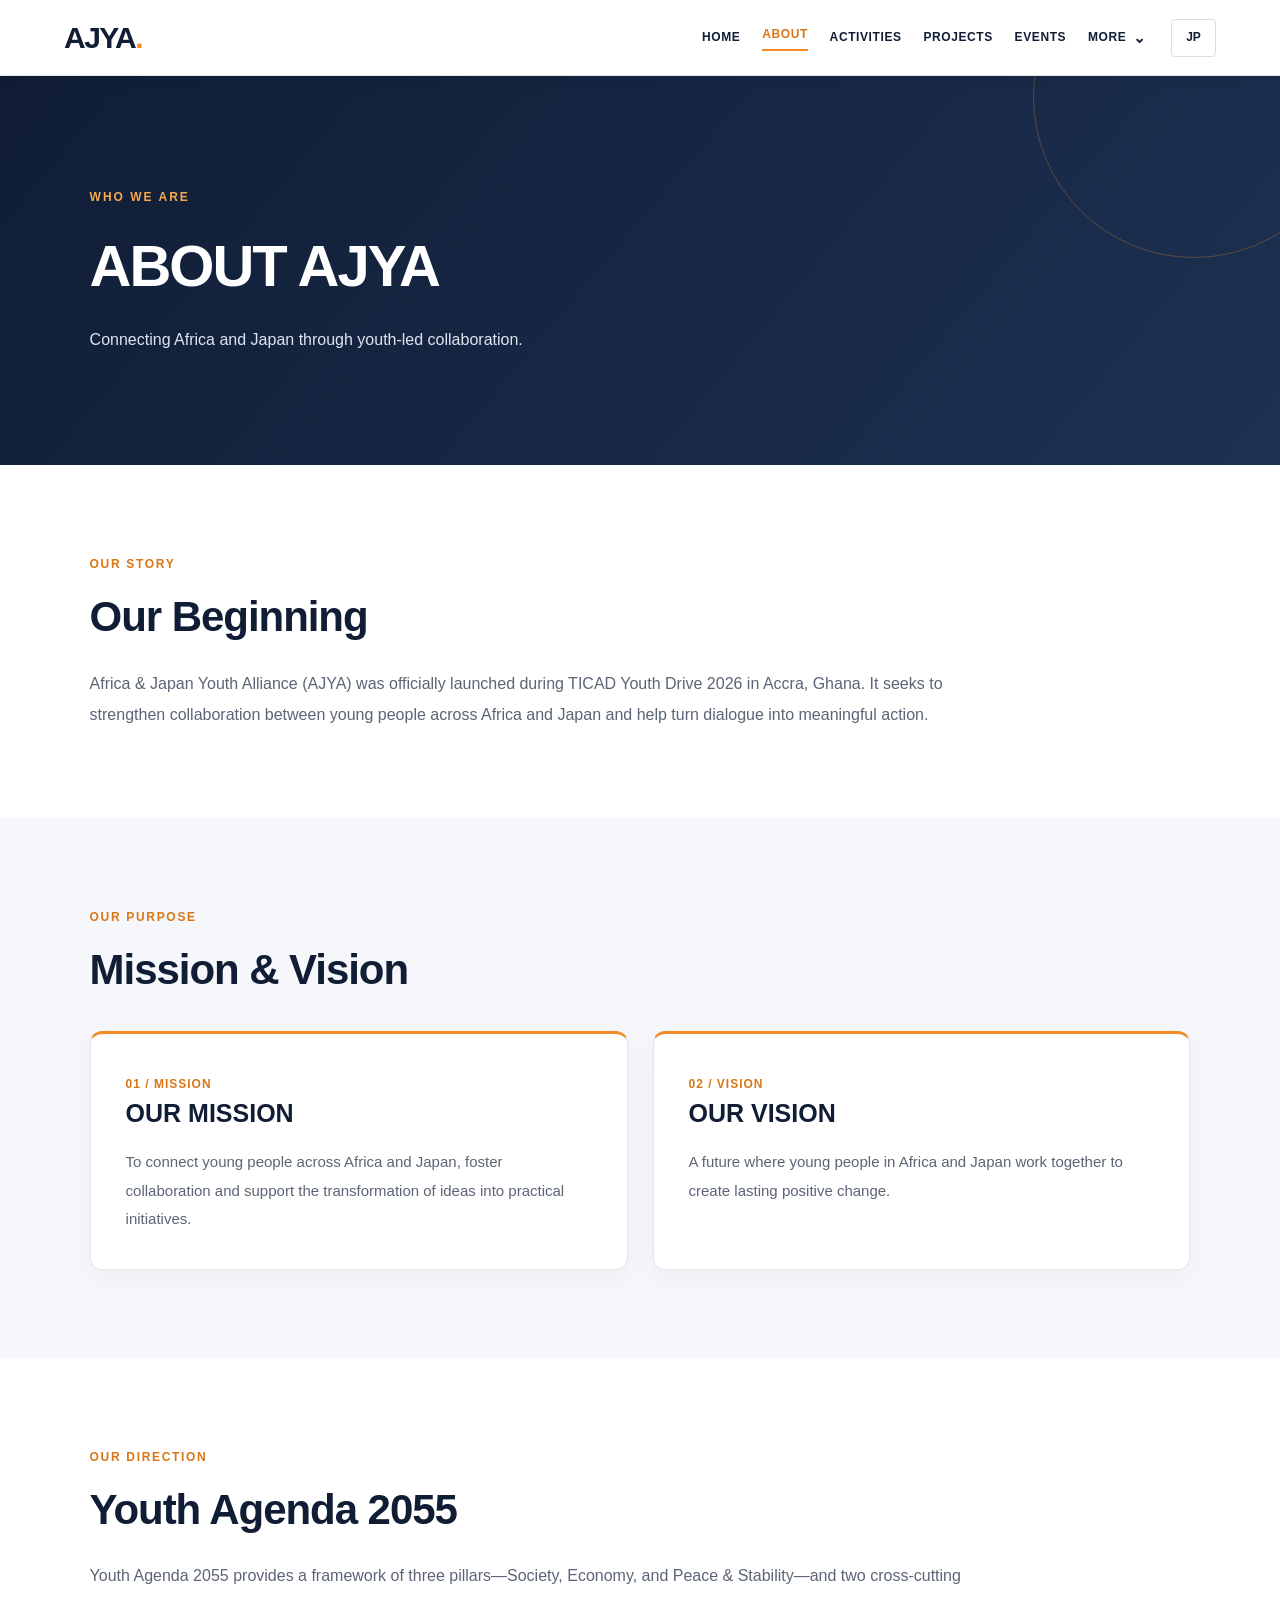
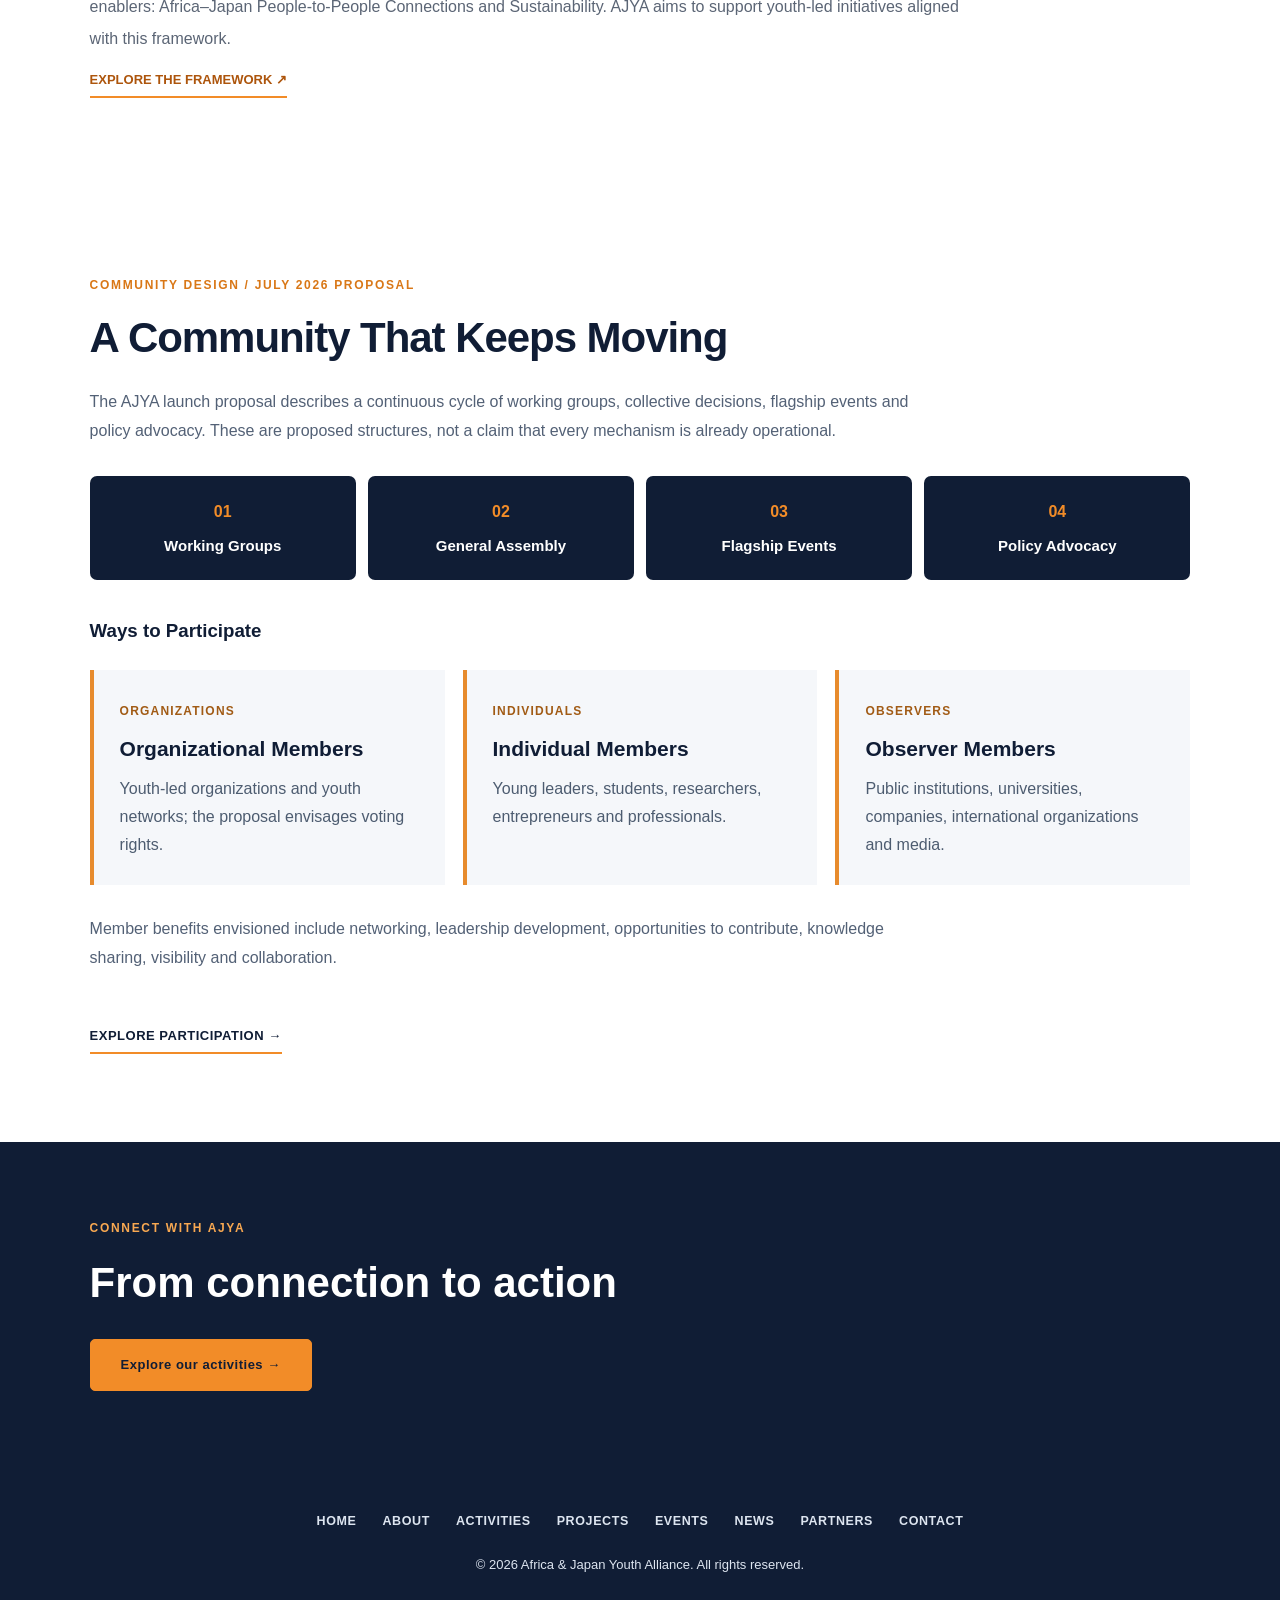
==== about.html @ 2c5195a8 "Add files via upload" ====
<!DOCTYPE html>

<html lang="en">
<head>
<meta charset="utf-8"/>
<meta content="width=device-width, initial-scale=1.0" name="viewport"/>
<meta content="Learn about the Africa &amp; Japan Youth Alliance (AJYA)." name="description"/>
<title>About Us | AJYA</title>
<link href="style.css" rel="stylesheet"/>
<script defer="" src="script.js"></script>
</head>
<body class="renewal-inner page-about">
<!-- HEADER -->
<header class="header">
<a class="logo" href="index.html#home">
      AJYA<span>.</span>
</a>
</header>
<main>
<!-- PAGE HERO -->
<section class="about-page-hero renewal-inner-hero">
<p class="subtitle">WHO WE ARE</p>
<h1>ABOUT AJYA</h1>
<p data-en="Connecting Africa and Japan through youth-led collaboration." data-ja="若者の協働を通じて、アフリカと日本をつなぐ。">
        Connecting Africa and Japan through
        youth-led collaboration.
      </p>
</section>
<!-- OUR STORY -->
<section class="section">
<p class="section-label">OUR STORY</p>
<h2 data-en="Our Beginning" data-ja="AJYAの始まり">
        Our Beginning
      </h2>
<p data-en="Africa &amp; Japan Youth Alliance (AJYA) was officially launched during TICAD Youth Drive 2026 in Accra, Ghana. It seeks to strengthen collaboration between young people across Africa and Japan and help turn dialogue into meaningful action." data-ja="日アフリカユース連合（AJYA）は、2026年にガーナ・アクラで開催されたTICAD Youth Drive 2026において正式に発足しました。アフリカと日本の若者の協働を強化し、対話を具体的な行動につなげることを目指しています。">
        Africa &amp; Japan Youth Alliance (AJYA) was
        officially launched during TICAD Youth Drive
        2026 in Accra, Ghana. It seeks to strengthen
        collaboration between young people across
        Africa and Japan and help turn dialogue
        into meaningful action.
      </p>
</section>
<!-- MISSION & VISION -->
<section class="section about-values">
<p class="section-label">OUR PURPOSE</p>
<h2 data-en="Mission &amp; Vision" data-ja="ミッションとビジョン">
        Mission &amp; Vision
      </h2>
<div class="about-values-grid">
<article class="about-value-card">
<span class="agenda-number">01 / MISSION</span>
<h3>OUR MISSION</h3>
<p data-en="To connect young people across Africa and Japan, foster collaboration and support the transformation of ideas into practical initiatives." data-ja="アフリカと日本の若者をつなぎ、協働を促進し、アイデアを具体的な取り組みに変えることを支援します。">
            To connect young people across Africa
            and Japan, foster collaboration and
            support the transformation of ideas
            into practical initiatives.
          </p>
</article>
<article class="about-value-card">
<span class="agenda-number">02 / VISION</span>
<h3>OUR VISION</h3>
<p data-en="A future where young people in Africa and Japan work together to create lasting positive change." data-ja="アフリカと日本の若者が協力し、長期的で前向きな変化を生み出す未来を目指します。">
            A future where young people in Africa
            and Japan work together to create
            lasting positive change.
          </p>
</article>
</div>
</section>
<!-- YOUTH AGENDA 2055 -->
<section class="section">
<p class="section-label">OUR DIRECTION</p>
<h2>Youth Agenda 2055</h2>
<p data-en="Youth Agenda 2055 provides a framework of three pillars—Society, Economy, and Peace &amp; Stability—and two cross-cutting enablers: Africa–Japan People-to-People Connections and Sustainability. AJYA aims to support youth-led initiatives aligned with this framework." data-ja="Youth Agenda 2055は、「社会」「経済」「平和と安定」の3つの柱と、「日本とアフリカ間の人と人とのつながり」「持続可能性」の2つの横断的な基盤で構成されています。AJYAは、この枠組みに沿った若者主体の取り組みを支えることを目指します。">
        Youth Agenda 2055 provides a framework
        of three pillars and two cross-cutting
        enablers. AJYA aims to support youth-led
        initiatives aligned with this framework.
      </p>
<a class="agenda-link" data-en="EXPLORE THE FRAMEWORK ↗" data-ja="5つの分野を見る ↗" href="index.html#youth-agenda-2055">
        EXPLORE THE FRAMEWORK ↗
      </a>
</section>
<section class="section aj-framework-section" id="community-model"><div class="renewal-shell"><p class="section-label" data-en="COMMUNITY DESIGN / JULY 2026 PROPOSAL" data-ja="コミュニティ構想 / 2026年7月資料">COMMUNITY DESIGN / JULY 2026 PROPOSAL</p><h2 data-en="A Community That Keeps Moving" data-ja="つながり続け、行動し続けるコミュニティ">A Community That Keeps Moving</h2><p class="aj-framework-lead" data-en="The AJYA launch proposal describes a continuous cycle of working groups, collective decisions, flagship events and policy advocacy. These are proposed structures, not a claim that every mechanism is already operational." data-ja="AJYAの設立構想では、ワーキンググループ、意思決定、主要イベント、政策提言を循環させる仕組みを示しています。すべてが運用開始済みという意味ではありません。">The AJYA launch proposal describes a continuous cycle of working groups, collective decisions, flagship events and policy advocacy.</p><div class="aj-cycle"><div>01<strong data-en="Working Groups" data-ja="ワーキンググループ">Working Groups</strong></div><div>02<strong data-en="General Assembly" data-ja="総会・意思決定">General Assembly</strong></div><div>03<strong data-en="Flagship Events" data-ja="主要イベント">Flagship Events</strong></div><div>04<strong data-en="Policy Advocacy" data-ja="政策提言">Policy Advocacy</strong></div></div><h3 data-en="Ways to Participate" data-ja="参加の形">Ways to Participate</h3><div class="aj-framework-grid"><article><span>ORGANIZATIONS</span><h3 data-en="Organizational Members" data-ja="団体メンバー">Organizational Members</h3><p data-en="Youth-led organizations and youth networks; the proposal envisages voting rights." data-ja="若者主体の団体やネットワーク。構想では議決権を持つ区分です。">Youth-led organizations and youth networks; the proposal envisages voting rights.</p></article><article><span>INDIVIDUALS</span><h3 data-en="Individual Members" data-ja="個人メンバー">Individual Members</h3><p data-en="Young leaders, students, researchers, entrepreneurs and professionals." data-ja="若手リーダー、学生、研究者、起業家、専門職など。">Young leaders, students, researchers, entrepreneurs and professionals.</p></article><article><span>OBSERVERS</span><h3 data-en="Observer Members" data-ja="オブザーバー">Observer Members</h3><p data-en="Public institutions, universities, companies, international organizations and media." data-ja="公的機関、大学、企業、国際機関、メディアなど。">Public institutions, universities, companies, international organizations and media.</p></article></div><p class="aj-framework-lead" data-en="Member benefits envisioned include networking, leadership development, opportunities to contribute, knowledge sharing, visibility and collaboration." data-ja="想定する参加メリットは、ネットワーク形成、リーダーシップ育成、社会への貢献、知識共有、活動発信、協働機会です。">Member benefits envisioned include networking, leadership development, opportunities to contribute, knowledge sharing, visibility and collaboration.</p><a class="renewal-text-link" data-en="EXPLORE PARTICIPATION →" data-ja="参加について問い合わせる →" href="contact.html">EXPLORE PARTICIPATION →</a></div></section><section class="renewal-inner-cta"><div class="renewal-shell"><p class="section-label">CONNECT WITH AJYA</p><h2 data-en="From connection to action" data-ja="つながりを、次の行動へ">From connection to action</h2><a class="btn" data-en="Explore our activities →" data-ja="活動を見る →" href="activities.html">Explore our activities →</a></div></section></main>
<footer>
<p>
      © 2026 Africa &amp; Japan Youth Alliance.
      All rights reserved.
    </p>
</footer>
</body>
</html>
---- style.css ----
/* ==========================================
   AJYA OFFICIAL WEBSITE
   COMPLETE STYLESHEET
   STEP 17
========================================== */

/* ==========================================
   1. DESIGN VARIABLES
========================================== */

:root {
  --navy: #101D35;
  --navy-light: #1D3152;
  --orange: #F28C28;
  --orange-dark: #D97716;
  --white: #FFFFFF;
  --background: #F5F7FA;
  --border: #E1E6ED;
  --text: #101D35;
  --muted: #5B6575;
  --shadow: 0 10px 25px rgba(16, 29, 53, 0.08);
}

/* ==========================================
   2. RESET & GLOBAL
========================================== */

* {
  margin: 0;
  padding: 0;
  box-sizing: border-box;
}

html {
  scroll-behavior: smooth;
  scroll-padding-top: 90px;
}

body {
  font-family:
    Arial,
    "Noto Sans JP",
    "Hiragino Kaku Gothic ProN",
    "Yu Gothic",
    sans-serif;
  color: var(--text);
  background: var(--white);
  line-height: 1.7;
  overflow-x: hidden;
}

img {
  display: block;
  max-width: 100%;
  height: auto;
}

a {
  color: inherit;
  text-decoration: none;
}

button {
  font: inherit;
}

button,
a,
summary {
  -webkit-tap-highlight-color: transparent;
}

button:focus-visible,
a:focus-visible,
summary:focus-visible {
  outline: 3px solid var(--orange);
  outline-offset: 4px;
}

h1,
h2,
h3,
h4 {
  line-height: 1.35;
  font-weight: 700;
}

p {
  line-height: 1.9;
}

[hidden] {
  display: none !important;
}

/* ==========================================
   3. HEADER - COMMON
========================================== */

.header,
.header.ajya-header {
  position: relative;
  z-index: 1000;
  display: flex;
  align-items: center;
  justify-content: space-between;
  gap: 24px;
  min-height: 76px;
  padding: 16px 5%;
  background: var(--white);
  color: var(--navy);
  border-bottom: 1px solid var(--border);
}

.logo {
  display: inline-block;
  flex-shrink: 0;
  color: var(--navy);
  font-size: 30px;
  font-weight: 900;
  letter-spacing: -1.5px;
  line-height: 1;
}

.logo span {
  color: var(--orange);
}

/* Desktop navigation */

.ajya-desktop-nav {
  display: flex;
  align-items: center;
  justify-content: center;
  gap: clamp(12px, 1.7vw, 28px);
  margin-left: auto;
}

.ajya-desktop-nav > a,
.ajya-more > summary {
  color: var(--navy);
  font-size: 12px;
  font-weight: 700;
  letter-spacing: 0.6px;
  white-space: nowrap;
  cursor: pointer;
  transition: color 0.2s ease;
}

.ajya-desktop-nav > a:hover,
.ajya-more > summary:hover {
  color: var(--orange-dark);
}

.ajya-desktop-nav > a[aria-current="page"] {
  color: var(--orange-dark);
  border-bottom: 2px solid var(--orange);
  padding-bottom: 5px;
}

/* Header controls */

.ajya-header-controls {
  display: flex;
  align-items: center;
  gap: 12px;
  flex-shrink: 0;
}

.ajya-header .ajya-language-btn {
  display: inline-flex;
  align-items: center;
  justify-content: center;
  min-width: 45px;
  min-height: 38px;
  padding: 6px 10px;
  border: 1px solid #D8DEE7;
  border-radius: 4px;
  background: var(--white);
  color: var(--navy);
  font-size: 12px;
  font-weight: 700;
  cursor: pointer;
}

.ajya-language-btn:hover {
  border-color: var(--orange);
}

/* ==========================================
   4. MORE DROPDOWN
========================================== */

.ajya-more {
  position: relative;
}

.ajya-more > summary {
  display: flex;
  align-items: center;
  gap: 7px;
  list-style: none;
}

.ajya-more > summary::-webkit-details-marker {
  display: none;
}

.ajya-more > summary::after {
  content: "⌄";
  font-size: 15px;
  line-height: 1;
}

.ajya-more[open] > summary,
.ajya-more-active > summary {
  color: var(--orange-dark);
}

.ajya-more-links {
  position: absolute;
  top: calc(100% + 20px);
  right: 0;
  width: 190px;
  padding: 8px;
  background: var(--white);
  border: 1px solid var(--border);
  box-shadow: 0 12px 28px rgba(16, 29, 53, 0.12);
  z-index: 1100;
}

.ajya-more-links a {
  display: block;
  padding: 12px;
  color: var(--navy);
  font-size: 13px;
  font-weight: 600;
}

.ajya-more-links a:hover,
.ajya-more-links a[aria-current="page"] {
  background: #FFF1E3;
  color: #B85F0B;
}

/* ==========================================
   5. MOBILE NAVIGATION
========================================== */

.ajya-header .ajya-menu-btn {
  display: none;
  align-items: center;
  justify-content: center;
  width: 42px;
  height: 42px;
  padding: 0;
  background: transparent;
  border: 1px solid #D8DEE7;
  border-radius: 4px;
  color: var(--navy);
  font-size: 23px;
  cursor: pointer;
}

.ajya-mobile-nav {
  display: none;
}

.ajya-mobile-nav[hidden] {
  display: none !important;
}

/* ==========================================
   6. HOME HERO
========================================== */

.hero {
  position: relative;
  display: flex;
  align-items: center;
  justify-content: center;
  min-height: 620px;
  padding: 110px 8%;
  color: var(--white);
  text-align: center;
  background:
    linear-gradient(
      rgba(16, 29, 53, 0.62),
      rgba(16, 29, 53, 0.72)
    ),
    url("hero.jpg") center / cover no-repeat;
}

.hero-content {
  position: relative;
  z-index: 1;
  max-width: 900px;
  margin: 0 auto;
}

.hero h1,
.hero-title {
  color: var(--white);
  font-size: clamp(38px, 5.5vw, 72px);
  line-height: 1.2;
  letter-spacing: -1px;
  margin-bottom: 25px;
}

.hero p {
  max-width: 720px;
  margin: 0 auto 32px;
  color: #E8EDF5;
  font-size: clamp(15px, 1.7vw, 19px);
}

/* ==========================================
   7. BUTTONS & LINKS
========================================== */

.btn {
  display: inline-block;
  padding: 14px 30px;
  background: var(--orange);
  color: var(--navy);
  border: 1px solid var(--orange);
  font-size: 13px;
  font-weight: 700;
  letter-spacing: 0.5px;
  text-align: center;
  transition:
    background 0.2s ease,
    transform 0.2s ease;
}

.btn:hover {
  background: #FFA94D;
  transform: translateY(-2px);
}

.btn-outline {
  display: inline-block;
  padding: 13px 28px;
  background: transparent;
  color: var(--navy);
  border: 1px solid var(--navy);
  font-size: 13px;
  font-weight: 700;
}

.btn-outline:hover {
  background: var(--navy);
  color: var(--white);
}

.agenda-link,
.news-readmore {
  display: inline-block;
  width: fit-content;
  margin-top: 15px;
  padding-bottom: 5px;
  border-bottom: 2px solid var(--orange);
  color: var(--navy);
  font-size: 13px;
  font-weight: 700;
  transition: color 0.2s ease;
}

.agenda-link:hover,
.news-readmore:hover {
  color: var(--orange-dark);
}

/* ==========================================
   8. COMMON SECTIONS
========================================== */

.section {
  padding: 90px 8%;
}

.section:nth-of-type(even) {
  /* Section backgrounds are controlled
     individually by page classes. */
}

.section-heading {
  max-width: 850px;
  margin-bottom: 35px;
}

.section-label {
  margin-bottom: 15px;
  color: var(--orange-dark);
  font-size: 12px;
  font-weight: 700;
  letter-spacing: 2px;
  text-transform: uppercase;
}

.section h2 {
  margin-bottom: 24px;
  color: var(--navy);
  font-size: clamp(28px, 3.5vw, 42px);
  line-height: 1.25;
}

.section > p:not(.section-label),
.section-heading > p:not(.section-label) {
  max-width: 900px;
  color: var(--muted);
  font-size: 16px;
  line-height: 1.95;
}

.section h3 {
  color: var(--navy);
}

.agenda-number {
  display: inline-block;
  color: var(--orange-dark);
  font-size: 12px;
  font-weight: 700;
  letter-spacing: 1px;
}

/* ==========================================
   9. YOUTH AGENDA 2055
========================================== */

.agenda-grid {
  display: grid;
  grid-template-columns: repeat(3, minmax(0, 1fr));
  gap: 22px;
  margin-top: 35px;
}

.agenda-card {
  min-width: 0;
  padding: 30px;
  background: var(--white);
  border: 1px solid var(--border);
  transition: transform 0.25s ease;
}

.agenda-card:hover {
  transform: translateY(-4px);
}

.agenda-card h3 {
  margin: 16px 0;
  font-size: 22px;
}

.agenda-card p {
  color: var(--muted);
  font-size: 15px;
  line-height: 1.85;
}

.agenda-card.enabler {
  border-top: 3px solid var(--orange);
}

.agenda-enablers {
  display: grid;
  grid-template-columns: repeat(2, minmax(0, 1fr));
  gap: 22px;
  margin-top: 22px;
}

.agenda-enablers .agenda-card {
  background: #FFF9F2;
}

/* Legacy pillar styles */

.pillar-container {
  display: grid;
  grid-template-columns: repeat(3, minmax(0, 1fr));
  gap: 22px;
  margin-top: 35px;
}

.pillar {
  padding: 30px;
  background: var(--background);
  border-top: 3px solid var(--orange);
}

/* ==========================================
   10. FEATURED PROJECT - HOME
========================================== */

.featured-project {
  display: grid;
  grid-template-columns: repeat(2, minmax(0, 1fr));
  align-items: center;
  gap: 45px;
  margin-top: 35px;
}

.featured-project-image {
  width: 100%;
  min-height: 340px;
  background:
    url("youth-drive.jpg") center / cover no-repeat;
}

.featured-project img,
.project-image {
  width: 100%;
  height: 340px;
  object-fit: cover;
}

.featured-project-content h3 {
  margin-bottom: 20px;
  font-size: 30px;
}

.featured-project-content p {
  margin-bottom: 22px;
  color: var(--muted);
  font-size: 15px;
  line-height: 1.9;
}

.project-button {
  display: inline-block;
  padding: 13px 25px;
  background: var(--orange);
  color: var(--navy);
  font-size: 13px;
  font-weight: 700;
}

.project-button:hover {
  background: #FFA94D;
}

/* ==========================================
   11. HOME EVENT CARDS
========================================== */

.events-grid {
  display: grid;
  grid-template-columns: repeat(2, minmax(0, 1fr));
  gap: 25px;
  margin-top: 35px;
}

.event-card {
  display: flex;
  flex-direction: column;
  align-items: flex-start;
  min-width: 0;
  padding: 30px;
  background: var(--white);
  border: 1px solid var(--border);
}

.event-card h3 {
  margin: 12px 0 18px;
  font-size: 23px;
}

.event-card p {
  margin-bottom: 20px;
  color: var(--muted);
  font-size: 15px;
  line-height: 1.85;
}

.report-button {
  display: inline-block;
  padding: 11px 20px;
  margin: 6px 8px 6px 0;
  background: var(--navy);
  color: var(--white);
  font-size: 12px;
  font-weight: 700;
  transition: background 0.2s ease;
}

.report-button:hover {
  background: var(--navy-light);
}

/* ==========================================
   12. ABOUT PAGE
========================================== */

.about-page-hero {
  padding: 95px 8%;
  background: var(--navy);
  color: var(--white);
  text-align: center;
}

.about-page-hero .subtitle {
  margin-bottom: 18px;
  color: var(--orange);
  font-size: 12px;
  font-weight: 700;
  letter-spacing: 2px;
}

.about-page-hero h1 {
  margin-bottom: 20px;
  color: var(--white);
  font-size: clamp(34px, 5vw, 58px);
  letter-spacing: -0.5px;
}

.about-page-hero > p:not(.subtitle) {
  max-width: 780px;
  margin: 0 auto;
  color: #DDE5F0;
  font-size: 16px;
  line-height: 1.9;
}

.about-values {
  background: var(--background);
}

.about-values-grid {
  display: grid;
  grid-template-columns: repeat(2, minmax(0, 1fr));
  gap: 25px;
  margin-top: 35px;
}

.about-value-card {
  padding: 35px;
  background: var(--white);
  border: 1px solid var(--border);
  border-top: 3px solid var(--orange);
}

.about-value-card h3 {
  margin-bottom: 18px;
  font-size: 25px;
}

.about-value-card p {
  color: var(--muted);
  font-size: 15px;
  line-height: 1.9;
}

/* ==========================================
   13. ACTIVITIES PAGE
========================================== */

.activities-section {
  background: var(--background);
}

.activity-grid {
  display: grid;
  grid-template-columns: repeat(3, minmax(0, 1fr));
  gap: 22px;
  margin-top: 35px;
}

.activity-card {
  min-width: 0;
  padding: 30px;
  background: var(--white);
  border: 1px solid var(--border);
}

.activity-card h3 {
  margin: 18px 0;
  font-size: 23px;
}

.activity-card p {
  color: var(--muted);
  font-size: 15px;
  line-height: 1.9;
}

/* ==========================================
   14. PROJECTS PAGE
========================================== */

.projects-process-section {
  background: var(--background);
}

.project-steps {
  display: grid;
  grid-template-columns: repeat(3, minmax(0, 1fr));
  gap: 22px;
  margin-top: 35px;
}

.project-step {
  min-width: 0;
  padding: 32px;
  background: var(--white);
  border: 1px solid var(--border);
  transition: transform 0.25s ease;
}

.project-step:hover {
  transform: translateY(-4px);
}

.project-step h3 {
  margin: 20px 0;
  font-size: 23px;
}

.project-step p {
  color: var(--muted);
  font-size: 15px;
  line-height: 1.9;
}

.project-placeholder {
  margin-top: 35px;
  padding: 65px 30px;
  background: var(--background);
  border: 1px dashed #BAC5D2;
  text-align: center;
}

.project-placeholder-icon {
  display: inline-flex;
  align-items: center;
  justify-content: center;
  width: 60px;
  height: 60px;
  margin-bottom: 25px;
  border-radius: 50%;
  background: var(--navy);
  color: var(--orange);
  font-size: 36px;
}

.project-placeholder h3 {
  margin-bottom: 15px;
  font-size: 26px;
}

.project-placeholder p {
  max-width: 600px;
  margin: 0 auto;
  color: var(--muted);
  font-size: 15px;
  line-height: 1.9;
}

/* ==========================================
   15. EVENTS PAGE
========================================== */

.events-page-section {
  background: var(--background);
}

.events-page-grid {
  display: grid;
  grid-template-columns: repeat(2, minmax(0, 1fr));
  gap: 25px;
  margin-top: 35px;
}

.events-page-card {
  display: flex;
  flex-direction: column;
  align-items: flex-start;
  min-width: 0;
  padding: 35px;
  background: var(--white);
  border: 1px solid var(--border);
}

.events-page-card h3 {
  margin: 15px 0;
  font-size: 26px;
  line-height: 1.4;
}

.events-page-card > p {
  margin-bottom: 20px;
  color: var(--muted);
  font-size: 15px;
  line-height: 1.9;
}

.event-highlights {
  width: 100%;
  padding: 22px;
  margin: 12px 0 28px;
  background: var(--background);
  border-left: 3px solid var(--orange);
}

.event-highlights h4 {
  margin-bottom: 10px;
  font-size: 15px;
}

.event-highlights p {
  font-size: 14px;
  line-height: 1.8;
}

.event-actions {
  display: flex;
  flex-wrap: wrap;
  gap: 12px;
  margin-top: auto;
}

/* ==========================================
   16. NEWS PAGE
========================================== */

.news-section {
  background: var(--background);
}

.news-grid {
  display: grid;
  grid-template-columns: repeat(2, minmax(0, 1fr));
  gap: 24px;
  margin-top: 35px;
}

.news-card {
  display: flex;
  flex-direction: column;
  align-items: flex-start;
  min-width: 0;
  padding: 35px;
  background: var(--white);
  border: 1px solid var(--border);
  transition:
    transform 0.25s ease,
    box-shadow 0.25s ease;
}

.news-card:hover {
  transform: translateY(-4px);
  box-shadow: var(--shadow);
}

.news-meta {
  display: flex;
  flex-wrap: wrap;
  align-items: center;
  gap: 12px;
  margin-bottom: 20px;
}

.news-date {
  color: var(--muted);
  font-size: 12px;
  font-weight: 700;
  letter-spacing: 0.5px;
}

.news-category {
  padding: 5px 10px;
  background: #FFF1E3;
  color: #B85F0B;
  font-size: 11px;
  font-weight: 700;
  letter-spacing: 0.5px;
}

.news-card h3 {
  margin-bottom: 18px;
  font-size: 23px;
  line-height: 1.45;
}

.news-card p {
  margin-bottom: 25px;
  color: var(--muted);
  font-size: 15px;
  line-height: 1.9;
}

.news-card .news-readmore {
  margin-top: auto;
}

/* ==========================================
   17. PARTNERS PAGE
========================================== */

.partners-directory,
.partners-contact-section {
  background: var(--background);
}

.partners-placeholder {
  margin-top: 35px;
  padding: 60px 30px;
  background: var(--white);
  border: 1px dashed #BAC5D2;
  text-align: center;
}

.partners-placeholder-symbol {
  display: flex;
  align-items: center;
  justify-content: center;
  width: 60px;
  height: 60px;
  margin: 0 auto 22px;
  border-radius: 50%;
  background: var(--navy);
  color: var(--orange);
  font-size: 36px;
}

.partners-placeholder h3 {
  margin-bottom: 15px;
  font-size: 24px;
}

.partners-placeholder p {
  max-width: 600px;
  margin: 0 auto;
  color: var(--muted);
  font-size: 15px;
  line-height: 1.9;
}

.partner-types-grid {
  display: grid;
  grid-template-columns: repeat(3, minmax(0, 1fr));
  gap: 22px;
  margin-top: 35px;
}

.partner-type-card {
  min-width: 0;
  padding: 30px;
  background: var(--white);
  border: 1px solid var(--border);
}

.partner-type-card h3 {
  margin: 18px 0;
  font-size: 21px;
  line-height: 1.4;
}

.partner-type-card p {
  color: var(--muted);
  font-size: 15px;
  line-height: 1.9;
}

/* ==========================================
   18. CONTACT PAGE
========================================== */

.contact-categories-section {
  background: var(--background);
}

.contact-category-grid {
  display: grid;
  grid-template-columns: repeat(3, minmax(0, 1fr));
  gap: 22px;
  margin-top: 35px;
}

.contact-category-card {
  min-width: 0;
  padding: 30px;
  background: var(--white);
  border: 1px solid var(--border);
}

.contact-category-card h3 {
  margin: 18px 0;
  font-size: 21px;
  line-height: 1.4;
}

.contact-category-card p {
  color: var(--muted);
  font-size: 15px;
  line-height: 1.9;
}

.contact-information-box {
  margin-top: 30px;
  padding: 40px;
  background: var(--background);
  border-left: 4px solid var(--orange);
}

.contact-information-box h3 {
  margin-bottom: 15px;
  font-size: 22px;
}

.contact-information-box p {
  color: var(--muted);
  font-size: 15px;
  line-height: 1.9;
}

.contact-related-links {
  display: flex;
  flex-wrap: wrap;
  gap: 25px;
  margin-top: 25px;
}

/* ==========================================
   19. FOOTER
========================================== */

footer,
.footer {
  padding: 35px 8%;
  background: var(--navy);
  color: #DDE5F0;
  text-align: center;
}

footer p,
.footer p {
  font-size: 13px;
  line-height: 1.8;
}

/* ==========================================
   20. TABLET
========================================== */

@media (max-width: 1100px) {

  .ajya-desktop-nav {
    display: none;
  }

  .ajya-header .ajya-menu-btn {
    display: inline-flex;
  }

  .ajya-mobile-nav:not([hidden]) {
    position: absolute;
    top: 100%;
    left: 0;
    right: 0;
    z-index: 1200;
    display: flex;
    flex-direction: column;
    max-height: calc(100vh - 75px);
    overflow-y: auto;
    padding: 15px 5% 25px;
    background: var(--white);
    border-top: 1px solid var(--border);
    box-shadow: 0 12px 24px rgba(16, 29, 53, 0.1);
  }

  .ajya-mobile-nav a {
    display: block;
    padding: 14px 5px;
    color: var(--navy);
    border-bottom: 1px solid var(--border);
    font-size: 14px;
    font-weight: 700;
  }

  .ajya-mobile-nav a:hover,
  .ajya-mobile-nav a[aria-current="page"] {
    color: var(--orange-dark);
  }

  .agenda-grid,
  .activity-grid,
  .project-steps,
  .partner-types-grid,
  .contact-category-grid {
    grid-template-columns: repeat(2, minmax(0, 1fr));
  }

  .featured-project {
    gap: 30px;
  }

}

/* ==========================================
   21. MOBILE
========================================== */

@media (max-width: 768px) {

  html {
    scroll-padding-top: 75px;
  }

  .header,
  .header.ajya-header {
    min-height: 70px;
    padding: 14px 5%;
  }

  .logo {
    font-size: 27px;
  }

  .hero {
    min-height: 500px;
    padding: 85px 6%;
  }

  .hero h1,
  .hero-title {
    font-size: clamp(34px, 8vw, 48px);
  }

  .hero p {
    font-size: 15px;
  }

  .section {
    padding: 65px 6%;
  }

  .section h2 {
    font-size: 30px;
  }

  .about-page-hero {
    padding: 75px 6%;
  }

  .about-page-hero h1 {
    font-size: 36px;
  }

  .about-page-hero > p:not(.subtitle) {
    font-size: 15px;
  }

  .agenda-grid,
  .agenda-enablers,
  .pillar-container,
  .featured-project,
  .events-grid,
  .about-values-grid,
  .activity-grid,
  .project-steps,
  .events-page-grid,
  .news-grid,
  .partner-types-grid,
  .contact-category-grid {
    grid-template-columns: 1fr;
  }

  .agenda-card,
  .event-card,
  .about-value-card,
  .activity-card,
  .project-step,
  .events-page-card,
  .news-card,
  .partner-type-card,
  .contact-category-card {
    padding: 25px;
  }

  .featured-project-image {
    min-height: 260px;
  }

  .featured-project img,
  .project-image {
    height: 260px;
  }

  .featured-project-content h3 {
    font-size: 25px;
  }

  .events-page-card h3 {
    font-size: 23px;
  }

  .event-actions {
    flex-direction: column;
    align-items: flex-start;
  }

  .project-placeholder,
  .partners-placeholder {
    padding: 45px 20px;
  }

  .project-placeholder h3,
  .partners-placeholder h3 {
    font-size: 22px;
  }

  .contact-information-box {
    padding: 28px 22px;
  }

  .contact-related-links {
    flex-direction: column;
    align-items: flex-start;
    gap: 15px;
  }

  footer,
  .footer {
    padding: 30px 6%;
  }

}

/* ==========================================
   22. SMALL MOBILE
========================================== */

@media (max-width: 400px) {

  .hero h1,
  .hero-title {
    font-size: 32px;
  }

  .section h2 {
    font-size: 27px;
  }

  .about-page-hero h1 {
    font-size: 32px;
  }

  .ajya-header-controls {
    gap: 8px;
  }

  .ajya-header .ajya-language-btn {
    min-width: 40px;
  }

}

/* ==========================================
   23. REDUCED MOTION
========================================== */

@media (prefers-reduced-motion: reduce) {

  html {
    scroll-behavior: auto;
  }

  *,
  *::before,
  *::after {
    transition-duration: 0.01ms !important;
    animation-duration: 0.01ms !important;
  }

}

/* ==========================================
   END OF STYLESHEET
========================================== */

/* ==========================================
   RENEWAL HOME - SCOPED TO HOME ONLY
   Existing inner pages retain their styles.
========================================== */
.home-renewal .section{padding:90px 7%}.home-renewal .renewal-shell{max-width:1200px;margin:0 auto}.home-renewal .renewal-hero{min-height:670px;text-align:left;justify-content:flex-start;padding:110px 7%;background:linear-gradient(90deg,rgba(16,29,53,.92),rgba(16,29,53,.55)),url("hero.jpg") center/cover no-repeat}.home-renewal .renewal-hero .hero-content{margin:0;max-width:760px}.renewal-eyebrow,.renewal-kicker{font-size:12px!important;font-weight:800;letter-spacing:2px;color:#F7AD62!important}.home-renewal .renewal-hero h1{font-size:clamp(42px,6vw,78px);margin:16px 0 24px}.home-renewal .renewal-hero p{margin-left:0}.renewal-actions{display:flex;gap:14px;flex-wrap:wrap}.renewal-outline{display:inline-flex;align-items:center;padding:13px 27px;border:1px solid #fff;color:#fff;font-weight:700;font-size:13px}.renewal-tagline{margin-top:42px!important;font-size:13px!important;letter-spacing:.5px}.renewal-split{display:grid;grid-template-columns:1fr 1fr;gap:65px;align-items:start}.home-renewal .section h2{font-size:clamp(32px,4vw,52px);line-height:1.2}.renewal-text-link{display:inline-block;margin-top:22px;font-size:13px;font-weight:800;letter-spacing:.5px;border-bottom:2px solid var(--orange);padding-bottom:5px}.renewal-three{display:grid;grid-template-columns:repeat(3,1fr);gap:20px;margin-top:55px!important}.renewal-value{padding:30px;background:#F5F7FA;border-top:3px solid var(--orange)}.renewal-value span{color:#B65F12;font-size:12px;font-weight:800}.renewal-value h3{font-size:24px;margin:12px 0}.renewal-value p,.renewal-feature p,.renewal-project-panel p,.renewal-report p{color:var(--muted);font-size:15px}.home-renewal .renewal-feature{background:#F5F7FA}.renewal-feature-grid{display:grid;grid-template-columns:1.15fr 1fr;gap:55px;align-items:center;margin-top:34px}.renewal-feature-grid img{width:100%;height:390px;object-fit:cover}.renewal-feature-grid h3{font-size:30px;margin:16px 0}.renewal-section-head{display:flex;justify-content:space-between;gap:20px;align-items:end}.renewal-project-panel{margin-top:30px;background:#101D35;color:white;padding:48px;display:grid;grid-template-columns:1fr 1.4fr;gap:35px;align-items:center}.renewal-project-mark{font-size:clamp(55px,8vw,110px);font-weight:900;letter-spacing:-5px}.renewal-project-mark span{color:#F28C28}.renewal-project-panel h3{font-size:29px;color:white;margin:14px 0}.renewal-project-panel p{color:#DFE6F0}.home-renewal .renewal-updates{background:#F5F7FA}.renewal-report-grid{display:grid;grid-template-columns:1fr 1fr;gap:22px;margin:28px 0}.renewal-report{background:white;padding:32px;border:1px solid #E1E6ED}.renewal-report span{font-size:12px;color:#B65F12;font-weight:800}.renewal-report h3{font-size:23px;margin:12px 0}.renewal-report-links{display:flex;flex-wrap:wrap;gap:12px;margin-top:20px}.renewal-report-links a{font-size:12px;font-weight:800;border-bottom:2px solid var(--orange);padding-bottom:4px}.home-renewal .renewal-join{background:#101D35;text-align:center;color:white}.renewal-join .section-label{color:#F7AD62}.home-renewal .renewal-join h2{color:white}.renewal-join p:not(.section-label){max-width:700px;margin:0 auto 28px;color:#DFE6F0}.home-renewal .renewal-join .btn{margin-top:8px}@media(max-width:768px){.home-renewal .section{padding:65px 6%}.home-renewal .renewal-hero{min-height:580px;padding:90px 6%}.renewal-split,.renewal-three,.renewal-feature-grid,.renewal-project-panel,.renewal-report-grid{grid-template-columns:1fr}.renewal-split,.renewal-feature-grid{gap:22px}.renewal-three{margin-top:32px!important}.renewal-feature-grid img{height:260px}.renewal-project-panel{padding:28px}.renewal-section-head{display:block}.renewal-report{padding:25px}}

/* =====================================
   RENEWAL: ALL INNER PAGES
   Shared with the redesigned homepage
===================================== */
.renewal-inner .renewal-inner-hero {text-align:left;padding:110px max(7%,calc((100vw - 1200px)/2));background:linear-gradient(130deg,#101D35 0%,#1D3152 100%);position:relative;overflow:hidden}
.renewal-inner .renewal-inner-hero:after {content:"";position:absolute;width:320px;height:320px;border:1px solid rgba(242,140,40,.3);border-radius:50%;right:-75px;top:-140px;pointer-events:none}
.renewal-inner .renewal-inner-hero .subtitle {color:#F8A851}
.renewal-inner .renewal-inner-hero h1 {max-width:850px;letter-spacing:-.035em}
.renewal-inner .renewal-inner-hero>p:not(.subtitle){margin:0;max-width:750px}
.renewal-inner .section {padding:88px max(7%,calc((100vw - 1200px)/2))}
.renewal-inner .section h2 {letter-spacing:-.025em}
.renewal-inner .section-label {letter-spacing:.14em}
.renewal-inner .about-value-card,.renewal-inner .activity-card,.renewal-inner .project-step,.renewal-inner .events-page-card,.renewal-inner .news-card,.renewal-inner .partner-type-card,.renewal-inner .contact-category-card,.renewal-inner .partners-placeholder,.renewal-inner .project-placeholder {border-radius:12px;box-shadow:0 8px 30px rgba(16,29,53,.045)}
.renewal-inner .agenda-link,.renewal-inner .news-readmore {color:#AD550C}
.renewal-inner .renewal-inner-cta {background:#101D35;color:white;padding:75px 7%}
.renewal-inner .renewal-inner-cta h2 {color:white;font-size:clamp(28px,3.4vw,42px);margin:12px 0 28px}
.renewal-inner .renewal-inner-cta .section-label{color:#F8A851}
.renewal-inner .renewal-inner-cta .btn{border-radius:5px}
.renewal-inner .report-button{border-radius:5px}
@media(max-width:768px){.renewal-inner .renewal-inner-hero{padding:76px 6%}.renewal-inner .section{padding:64px 6%}.renewal-inner .renewal-inner-cta{padding:65px 6%}}

/* Photo gallery and organization tiles — review before public release */
.aj-gallery-section{background:#f5f7fb}.aj-photo-grid{display:grid;grid-template-columns:repeat(3,minmax(0,1fr));gap:16px;margin-top:28px}.aj-photo{margin:0;min-width:0;overflow:hidden;border-radius:15px;background:#e6ebf2}.aj-photo img{display:block;width:100%;aspect-ratio:4/3;object-fit:cover}.aj-photo figcaption{padding:11px 14px;font-size:.9rem;font-weight:600;color:#182b49}.aj-photo.aj-missing img{display:none}.aj-photo.aj-missing:before{content:"PHOTO COMING SOON";display:flex;align-items:center;justify-content:center;aspect-ratio:4/3;background:linear-gradient(135deg,#dce4f0,#f4f6fa);color:#60708b;letter-spacing:.1em;font-size:.75rem;font-weight:700}.aj-network-section{background:#fff}.aj-logo-grid{display:grid;grid-template-columns:repeat(4,minmax(0,1fr));gap:14px;margin:25px 0}.aj-logo-tile{min-height:100px;padding:14px;display:flex;align-items:center;justify-content:center;text-align:center;border:1px solid #dfe5ed;border-radius:12px;background:#fff;color:#172c4d;font-size:clamp(.9rem,1.6vw,1.25rem);font-weight:750;line-height:1.3}.aj-note{font-size:.84rem;color:#68778b;line-height:1.7;margin:14px 0 20px}@media(max-width:780px){.aj-photo-grid{grid-template-columns:repeat(2,minmax(0,1fr))}.aj-logo-grid{grid-template-columns:repeat(2,minmax(0,1fr))}}@media(max-width:420px){.aj-photo-grid{gap:10px}.aj-photo figcaption{font-size:.76rem;padding:9px}.aj-logo-tile{min-height:80px}}

/* Photos, video and swappable partner logos */
.home-renewal .renewal-hero{background:linear-gradient(90deg,rgba(16,29,53,.94),rgba(16,29,53,.25)),url("images/new-friendships.jpg") center/cover no-repeat}
.aj-photo-grid{grid-template-columns:repeat(2,minmax(0,1fr))}.aj-photo img{aspect-ratio:16/10}.aj-video-section{background:#fff}.aj-video-frame{margin-top:25px;position:relative;aspect-ratio:16/9;max-width:980px;background:#101d35;border-radius:12px;overflow:hidden}.aj-video-frame iframe{position:absolute;inset:0;width:100%;height:100%;border:0}.aj-video-links{display:flex;gap:12px;flex-wrap:wrap;margin-top:22px}.aj-video-links a{padding:11px 16px;border:1px solid #dce3ed;border-radius:7px;color:#162b4c;font-weight:650;font-size:.9rem}.aj-logo-tile{position:relative;flex-direction:column;gap:8px}.aj-logo-tile img{display:none;max-width:100%;width:170px;height:65px;object-fit:contain}.aj-logo-tile.logo-loaded img{display:block}.aj-logo-tile.logo-loaded span{display:none}@media(max-width:600px){.aj-photo-grid{grid-template-columns:1fr}.aj-video-links a{width:100%}}

/* 2026-11 update: restore original hero and elevate Youth Agenda 2055 */
.home-renewal .renewal-hero{background:linear-gradient(90deg,rgba(16,29,53,.90),rgba(16,29,53,.28)),url("hero.jpg") center/cover no-repeat}
.aj-agenda-section{background:#f5f7fa}.aj-agenda-section .renewal-section-head{align-items:center;margin-bottom:32px}.aj-agenda-section .renewal-section-head p{max-width:720px;color:#516078}.aj-agenda-label{font-size:12px;font-weight:800;letter-spacing:.13em;color:#a45113;margin:26px 0 13px}.aj-agenda-grid{display:grid;grid-template-columns:repeat(3,minmax(0,1fr));gap:14px}.aj-agenda-enablers{grid-template-columns:repeat(2,minmax(0,1fr))}.aj-agenda-grid article{background:white;border:1px solid #dde4ee;border-top:4px solid #f28c28;padding:25px;min-height:115px}.aj-agenda-grid article span{font-size:12px;font-weight:800;color:#ae5a13}.aj-agenda-grid h3{font-size:clamp(18px,2vw,23px);margin:12px 0 0;color:#101d35}.aj-agenda-enablers article{background:#e8eef6;border-top-color:#101d35}.aj-mp4-grid{display:grid;grid-template-columns:repeat(2,minmax(0,1fr));gap:25px;margin-top:28px}.aj-mp4-card{background:#f5f7fa;padding:20px;border-radius:10px}.aj-mp4-card h3{margin:0 0 14px;font-size:20px}.aj-mp4-card video{display:block;width:100%;aspect-ratio:16/9;background:#101d35;border-radius:6px}.aj-video-help{font-size:13px;color:#556176;margin:12px 0}.aj-mp4-card a{font-size:13px;font-weight:800;color:#ad550c;text-decoration:underline}@media(max-width:700px){.aj-agenda-grid,.aj-agenda-enablers,.aj-mp4-grid{grid-template-columns:1fr}.aj-agenda-grid article{min-height:auto}}

/* AJYA community framework, July 2026 launch proposal */
.aj-framework-section{background:#fff}.aj-framework-lead{max-width:850px;color:#536176;line-height:1.8;margin:14px 0 30px}.aj-framework-grid{display:grid;grid-template-columns:repeat(3,minmax(0,1fr));gap:18px;margin:26px 0 30px}.aj-framework-grid article{padding:26px;background:#f5f7fa;border-left:4px solid #e78b2d}.aj-framework-grid article>span{font-size:12px;letter-spacing:.1em;color:#a15b15;font-weight:800}.aj-framework-grid article h3{font-size:21px;color:#101d35;margin:12px 0}.aj-framework-grid article p{line-height:1.75;color:#4d5c70}.aj-cycle{display:grid;grid-template-columns:repeat(4,1fr);gap:12px;margin:28px 0 38px}.aj-cycle>div{padding:22px 12px;text-align:center;background:#101d35;color:#f28c28;border-radius:7px;font-weight:800}.aj-cycle strong{display:block;margin-top:8px;color:white;font-size:15px}@media(max-width:720px){.aj-framework-grid,.aj-cycle{grid-template-columns:1fr}}

/* ==========================================
   2026-11-23 READABILITY & LAYOUT PASS
   Sticky header, Save the Date band, stats,
   roadmap timeline, footer nav, card polish
========================================== */

/* Sticky header: navigation stays reachable on long pages */
.header.ajya-header {
  position: sticky;
  top: 0;
  box-shadow: 0 2px 14px rgba(16, 29, 53, 0.06);
}

::selection {
  background: #FFE3C2;
}

/* Consistent card shape on the home page (matches inner pages) */
.home-renewal .renewal-value,
.home-renewal .renewal-report,
.home-renewal .aj-agenda-grid article,
.home-renewal .aj-framework-grid article {
  border-radius: 12px;
  box-shadow: 0 8px 30px rgba(16, 29, 53, 0.045);
}

.home-renewal .renewal-feature-grid img {
  border-radius: 12px;
}

.home-renewal .renewal-project-panel {
  border-radius: 12px;
}

/* Save the Date band (home, directly under the hero) */
.aj-savedate {
  background: var(--navy);
  color: var(--white);
  padding: 64px 7%;
}

.aj-savedate .renewal-shell {
  display: grid;
  grid-template-columns: auto 1fr;
  gap: 18px 55px;
  align-items: center;
}

.aj-savedate .section-label {
  grid-column: 1 / -1;
  color: #F7AD62;
  margin-bottom: 0;
}

.aj-savedate-date {
  font-size: clamp(44px, 6vw, 76px);
  font-weight: 900;
  letter-spacing: -2px;
  line-height: 1.05;
  white-space: nowrap;
}

.aj-savedate-date span {
  display: block;
  color: var(--orange);
  font-size: clamp(17px, 2vw, 23px);
  font-weight: 800;
  letter-spacing: 3px;
  margin-top: 10px;
}

.aj-savedate-body h2 {
  color: var(--white);
  font-size: clamp(26px, 3.2vw, 38px);
  margin-bottom: 14px;
}

.aj-savedate-btn {
  display: inline-block;
  margin-top: 16px;
  background: var(--orange);
  color: var(--white);
  font-weight: 800;
  letter-spacing: .06em;
  padding: 13px 30px;
  border-radius: 999px;
  text-decoration: none;
}

.aj-savedate-btn:hover {
  opacity: .88;
  color: var(--white);
}

.aj-savedate-body p {
  color: #DFE6F0;
  font-size: 15.5px;
  line-height: 1.85;
  max-width: 640px;
}

.aj-savedate-body p + p {
  margin-top: 10px;
}

@media (max-width: 768px) {
  .aj-savedate {
    padding: 50px 6%;
  }
  .aj-savedate .renewal-shell {
    grid-template-columns: 1fr;
    gap: 14px;
  }
}

/* Key numbers strip (event results at a glance) */
.aj-stats {
  display: grid;
  grid-template-columns: repeat(4, minmax(0, 1fr));
  gap: 22px;
  margin: 34px 0 10px;
  padding: 30px 34px;
  background: var(--white);
  border: 1px solid var(--border);
  border-radius: 12px;
  box-shadow: 0 8px 30px rgba(16, 29, 53, 0.045);
}

.aj-stat {
  text-align: center;
}

.aj-stat strong {
  display: block;
  color: var(--navy);
  font-size: clamp(34px, 4vw, 50px);
  font-weight: 900;
  letter-spacing: -1px;
  line-height: 1.1;
}

.aj-stat strong::after {
  content: "";
  display: block;
  width: 34px;
  height: 3px;
  margin: 10px auto 8px;
  background: var(--orange);
}

.aj-stat span {
  color: var(--muted);
  font-size: 12.5px;
  font-weight: 700;
  letter-spacing: 0.6px;
  line-height: 1.5;
}

.aj-stats-caption {
  margin: 14px 0 26px;
  color: var(--muted);
  font-size: 13px;
}

@media (max-width: 768px) {
  .aj-stats {
    grid-template-columns: repeat(2, minmax(0, 1fr));
    padding: 24px 18px;
  }
}

/* Roadmap timeline: Youth Agenda 2055 to TICAD 10 */
.aj-timeline {
  position: relative;
  margin-top: 40px;
  padding-left: 34px;
}

.aj-timeline::before {
  content: "";
  position: absolute;
  left: 8px;
  top: 8px;
  bottom: 8px;
  width: 2px;
  background: linear-gradient(var(--orange), var(--border));
}

.aj-timeline-item {
  position: relative;
  padding-bottom: 30px;
}

.aj-timeline-item:last-child {
  padding-bottom: 0;
}

.aj-timeline-item::before {
  content: "";
  position: absolute;
  left: -32px;
  top: 7px;
  width: 14px;
  height: 14px;
  border-radius: 50%;
  background: var(--white);
  border: 3px solid var(--orange);
}

.aj-timeline-item.is-now::before {
  background: var(--orange);
  box-shadow: 0 0 0 5px rgba(242, 140, 40, 0.22);
}

.aj-timeline-date {
  color: var(--orange-dark);
  font-size: 12.5px;
  font-weight: 800;
  letter-spacing: 1.2px;
  text-transform: uppercase;
}

.aj-timeline-item h3 {
  display: inline-block;
  margin: 5px 10px 6px 0;
  font-size: 20px;
}

.aj-now-badge {
  display: inline-block;
  vertical-align: 2px;
  padding: 3px 10px;
  border-radius: 999px;
  background: var(--orange);
  color: var(--navy);
  font-size: 11px;
  font-weight: 800;
  letter-spacing: 1px;
}

.aj-timeline-item p {
  color: var(--muted);
  font-size: 15px;
  line-height: 1.85;
  max-width: 760px;
}

/* Shared footer navigation (injected by script.js on every page) */
.aj-footer-nav {
  display: flex;
  flex-wrap: wrap;
  justify-content: center;
  gap: 10px 26px;
  margin-bottom: 20px;
}

.aj-footer-nav a {
  color: #DDE5F0;
  font-size: 12.5px;
  font-weight: 700;
  letter-spacing: 0.6px;
}

.aj-footer-nav a:hover {
  color: var(--orange);
}

footer,
.footer {
  padding-top: 45px;
  padding-bottom: 40px;
}
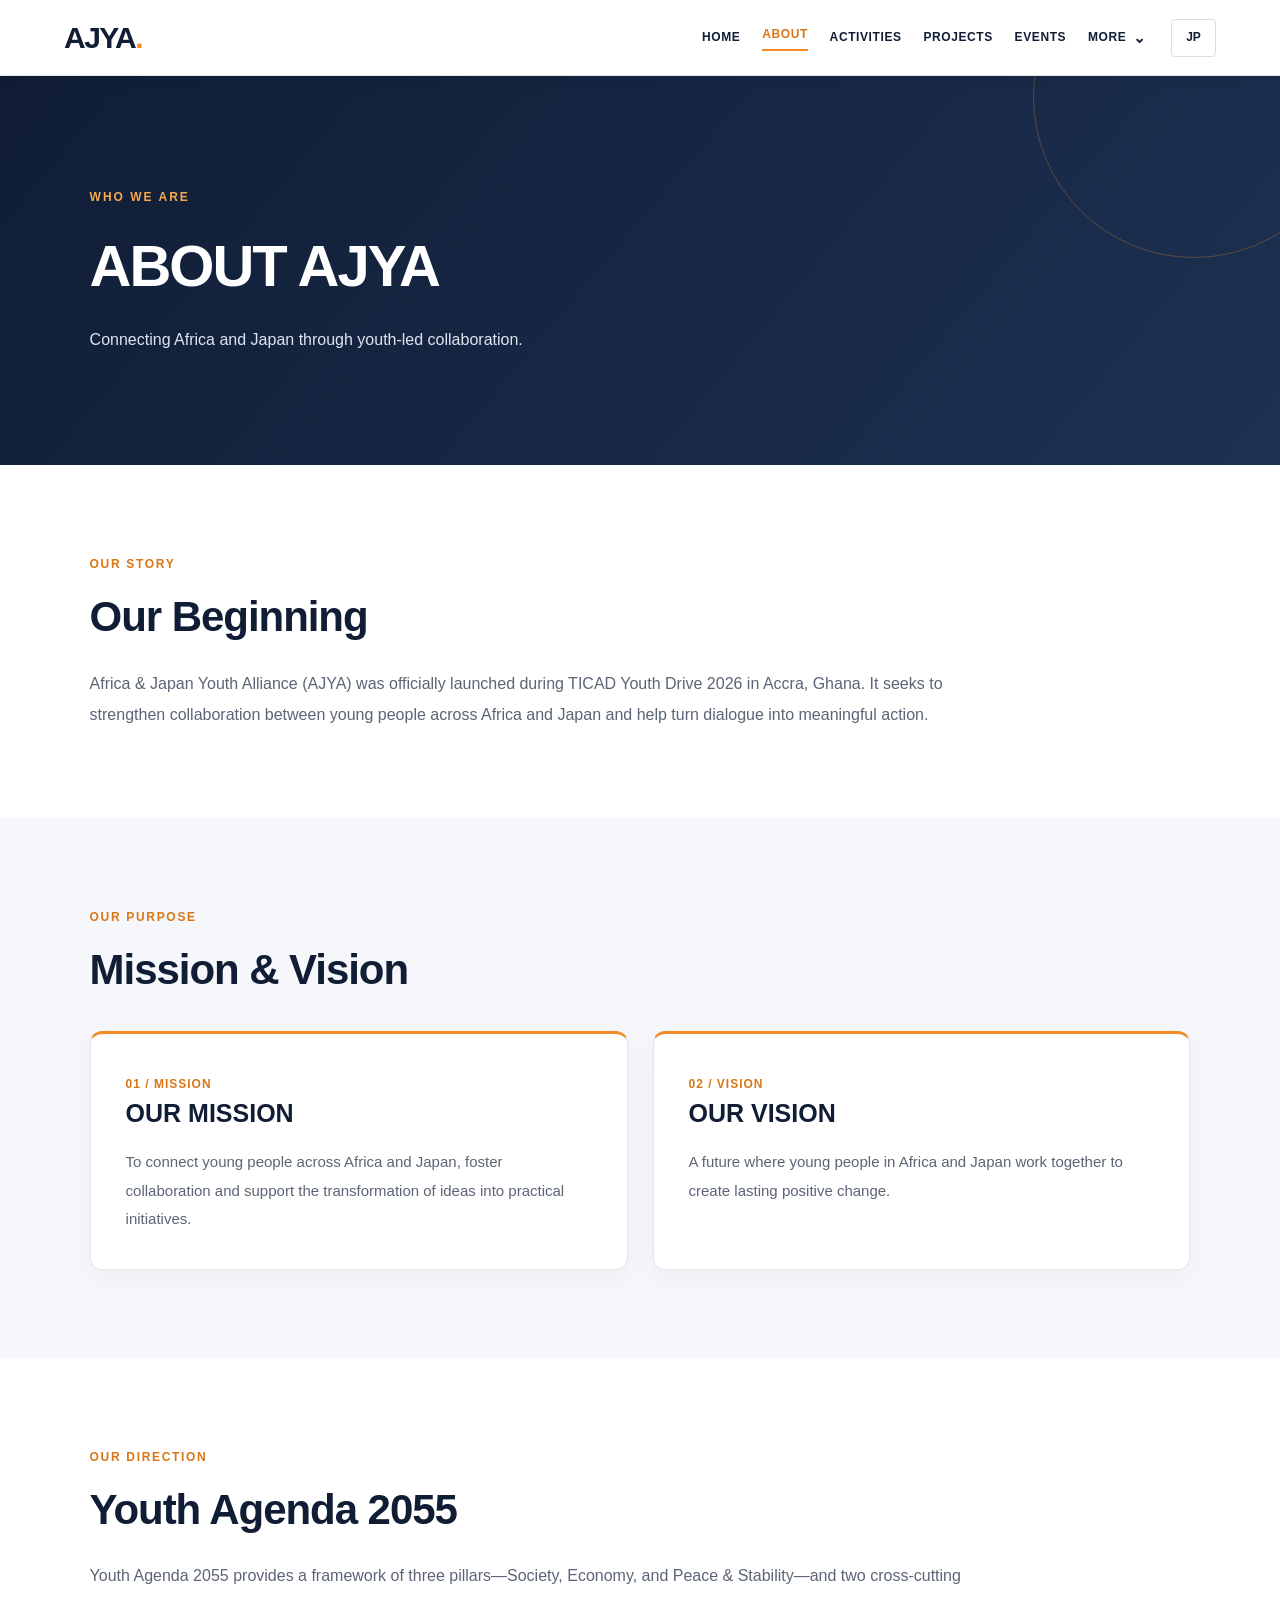
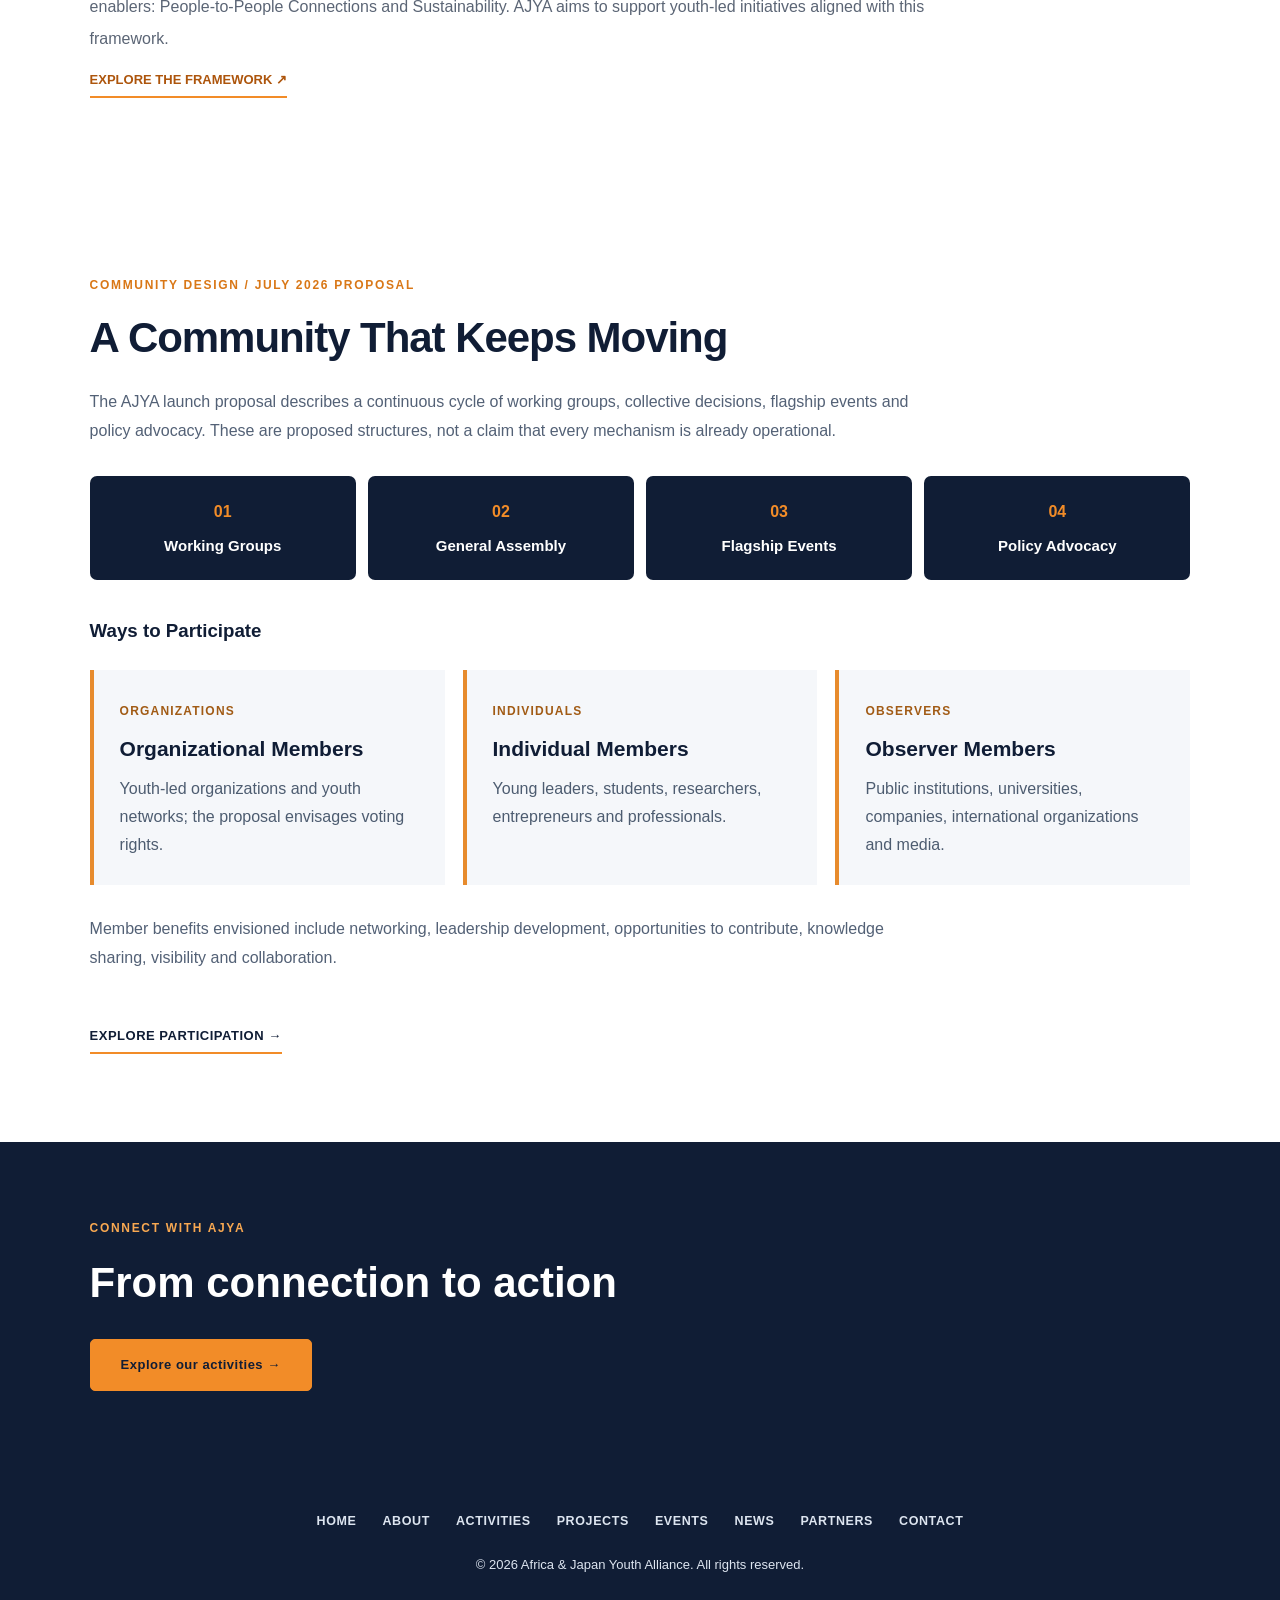
==== commit 8ba5a85e: "Add files via upload" ====
--- a/about.html
+++ b/about.html
@@ -74,7 +74,7 @@
 <section class="section">
 <p class="section-label">OUR DIRECTION</p>
 <h2>Youth Agenda 2055</h2>
-<p data-en="Youth Agenda 2055 provides a framework of three pillars—Society, Economy, and Peace &amp; Stability—and two cross-cutting enablers: Africa–Japan People-to-People Connections and Sustainability. AJYA aims to support youth-led initiatives aligned with this framework." data-ja="Youth Agenda 2055は、「社会」「経済」「平和と安定」の3つの柱と、「日本とアフリカ間の人と人とのつながり」「持続可能性」の2つの横断的な基盤で構成されています。AJYAは、この枠組みに沿った若者主体の取り組みを支えることを目指します。">
+<p data-en="Youth Agenda 2055 provides a framework of three pillars—Society, Economy, and Peace &amp; Stability—and two cross-cutting enablers: People-to-People Connections and Sustainability. AJYA aims to support youth-led initiatives aligned with this framework." data-ja="Youth Agenda 2055は、「社会」「経済」「平和と安定」の3つの柱と、「人々のつながり」「持続可能性」の2つの横断的な基盤で構成されています。AJYAは、この枠組みに沿った若者主体の取り組みを支えることを目指します。">
         Youth Agenda 2055 provides a framework
         of three pillars and two cross-cutting
         enablers. AJYA aims to support youth-led
